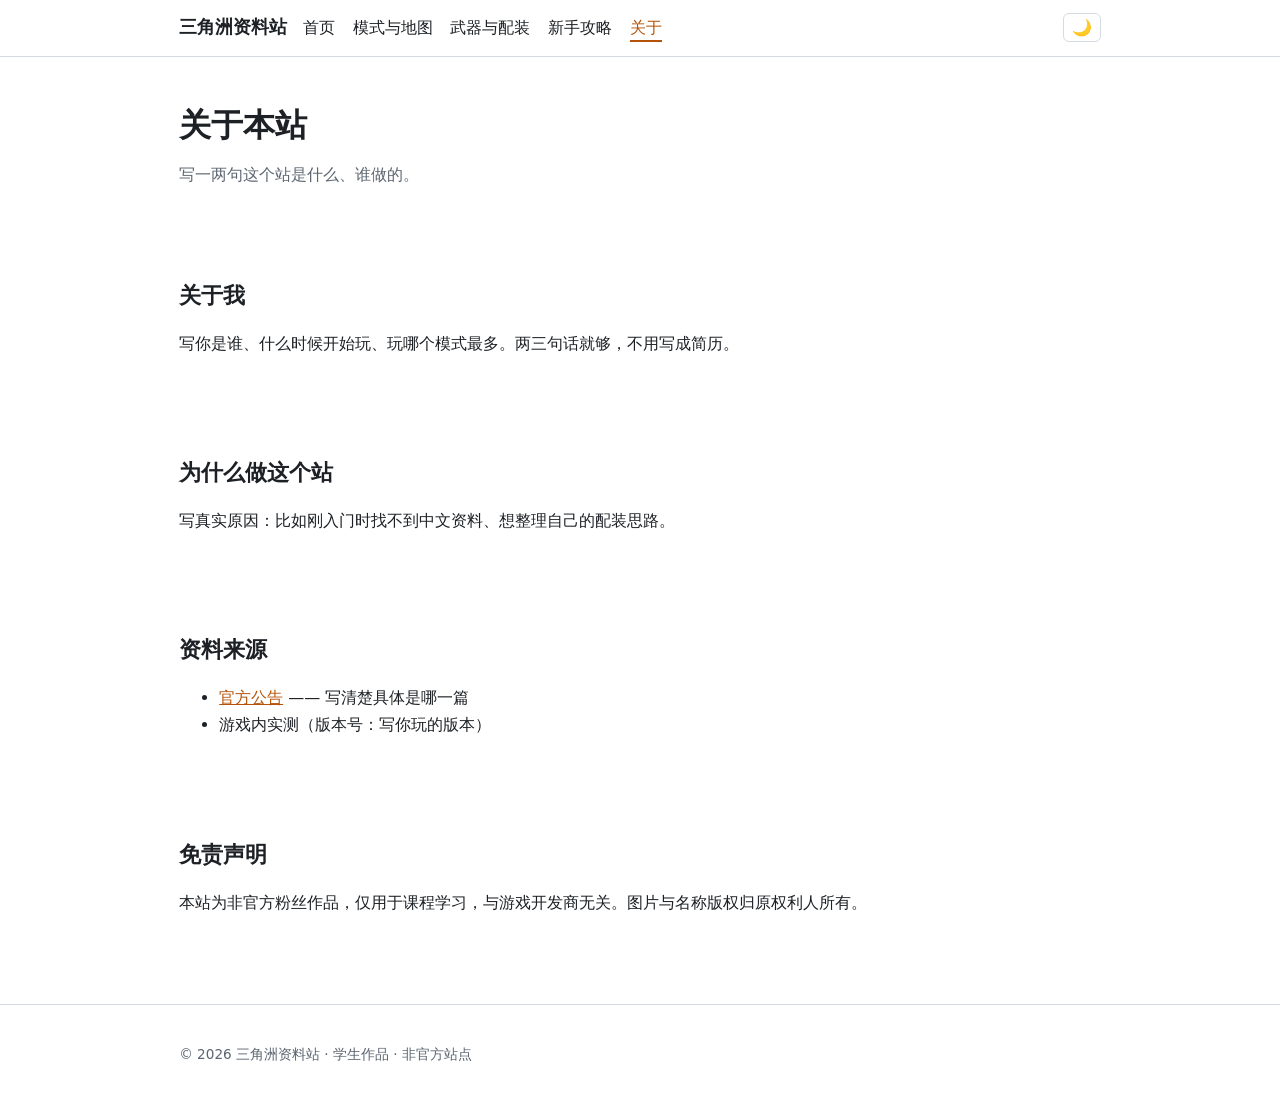
==== about.html @ 0898ec0c "搭建五页框架：共用导航、语义化结构、样式与脚本骨架" ====
<!DOCTYPE html>
<html lang="zh-CN">
<head>
  <meta charset="UTF-8">
  <meta name="viewport" content="width=device-width, initial-scale=1.0">
  <meta name="description" content="这里写一句话描述本页。">
  <title>关于 · 三角洲资料站</title>
  <link rel="stylesheet" href="css/style.css">
</head>
<body>

  <a class="skip-link" href="#main">跳到主要内容</a>

  <header class="site-header">
    <div class="container header-inner">
      <a class="logo" href="index.html">三角洲资料站</a>

      <button class="menu-toggle" id="menuToggle" aria-expanded="false" aria-controls="site-nav" aria-label="打开菜单">
        ☰
      </button>

      <nav id="site-nav" class="site-nav" aria-label="主导航">
        <ul>
          <li><a href="index.html">首页</a></li>
          <li><a href="modes.html">模式与地图</a></li>
          <li><a href="loadout.html">武器与配装</a></li>
          <li><a href="guide.html">新手攻略</a></li>
          <li><a href="about.html" aria-current="page">关于</a></li>
        </ul>
      </nav>

      <button class="theme-toggle" id="themeToggle" aria-label="切换深色模式">🌙</button>
    </div>
  </header>

  <main id="main">

    <section class="hero">
      <div class="container">
        <h1>关于本站</h1>
        <p>写一两句这个站是什么、谁做的。</p>
      </div>
    </section>

    <section class="section">
      <div class="container">
        <h2>关于我</h2>
        <p>写你是谁、什么时候开始玩、玩哪个模式最多。两三句话就够，不用写成简历。</p>
      </div>
    </section>

    <section class="section">
      <div class="container">
        <h2>为什么做这个站</h2>
        <p>写真实原因：比如刚入门时找不到中文资料、想整理自己的配装思路。</p>
      </div>
    </section>

    <!-- 资料来源：老师一般会看这个，别写"百度百科"了事 -->
    <section class="section">
      <div class="container">
        <h2>资料来源</h2>
        <ul class="sources">
          <li><a href="#">官方公告</a> —— 写清楚具体是哪一篇</li>
          <li>游戏内实测（版本号：写你玩的版本）</li>
        </ul>
      </div>
    </section>

    <section class="section">
      <div class="container">
        <h2>免责声明</h2>
        <p>本站为非官方粉丝作品，仅用于课程学习，与游戏开发商无关。图片与名称版权归原权利人所有。</p>
      </div>
    </section>

  </main>

  <footer class="site-footer">
    <div class="container">
      <p>© 2026 三角洲资料站 · 学生作品 · 非官方站点</p>
    </div>
  </footer>

  <script src="js/main.js"></script>
</body>
</html>
---- css/style.css ----
/* ===================================================
   三角洲资料站 · 样式框架
   说明：这里只搭好"布局"，颜值部分（颜色、圆角、
   阴影、字体）留给你自己调。带 TODO 的地方是作业。
   =================================================== */

/* ---------- 1. 配色：改这里整站变色 ---------- */
:root {
  --bg: #ffffff;          /* 页面背景 */
  --surface: #f4f6f8;     /* 卡片背景 */
  --text: #1d2125;        /* 正文颜色 */
  --muted: #5b6570;       /* 次要文字 */
  --primary: #b45309;     /* 主色（深色模式下会换一个亮一点的） */
  --border: #d6dbe1;      /* 边框 */
}

body.dark {
  --bg: #14171a;
  --surface: #1e2227;
  --text: #e6e8ea;
  --muted: #9aa4ae;
  --primary: #f0a04b;
  --border: #343a41;
}

/* ---------- 2. 基础重置 ---------- */
* { box-sizing: border-box; }

body {
  margin: 0;
  font-family: system-ui, -apple-system, "Microsoft YaHei", sans-serif;
  line-height: 1.7;
  background: var(--bg);
  color: var(--text);
}

img { max-width: 100%; height: auto; display: block; }

a { color: var(--primary); }

/* TODO：键盘操作时的焦点框，别用 outline: none 直接删掉 */
:focus-visible {
  outline: 2px solid var(--primary);
  outline-offset: 2px;
}

/* ---------- 3. 版心：内容不铺满屏幕 ---------- */
.container {
  max-width: 960px;
  margin: 0 auto;
  padding: 0 1.2rem;
}

.section { padding: 2.5rem 0; }

/* ---------- 4. 跳过导航链接：Tab 第一下就能看到 ---------- */
.skip-link {
  position: absolute;
  left: -9999px;
  top: 0;
  background: var(--primary);
  color: #fff;
  padding: 0.5rem 1rem;
  z-index: 100;
}

.skip-link:focus {
  left: 1rem;
  top: 1rem;
}

/* ---------- 5. 头部与导航 ---------- */
.site-header {
  position: sticky;
  top: 0;
  background: var(--bg);
  border-bottom: 1px solid var(--border);
  z-index: 10;
}

.header-inner {
  display: flex;
  align-items: center;
  gap: 1rem;
  padding-top: 0.8rem;
  padding-bottom: 0.8rem;
}

.logo {
  font-weight: 700;
  font-size: 1.1rem;
  color: var(--text);
  text-decoration: none;
}

.site-nav ul {
  display: flex;
  gap: 1.1rem;
  list-style: none;
  margin: 0;
  padding: 0;
}

.site-nav a {
  color: var(--text);
  text-decoration: none;
  padding: 0.2rem 0;
}

/* 当前页高亮：靠 aria-current 属性选，不用另加类名 */
.site-nav a[aria-current="page"] {
  color: var(--primary);
  border-bottom: 2px solid var(--primary);
}

/* TODO：鼠标悬停时的效果（参考 :hover） */

.theme-toggle {
  margin-left: auto;
  background: none;
  border: 1px solid var(--border);
  border-radius: 6px;
  padding: 0.25rem 0.5rem;
  font-size: 1rem;
  cursor: pointer;
}

/* 手机端的菜单按钮，桌面端隐藏 */
.menu-toggle {
  display: none;
  background: none;
  border: 1px solid var(--border);
  border-radius: 6px;
  font-size: 1.1rem;
  padding: 0.2rem 0.55rem;
  cursor: pointer;
}

/* ---------- 6. 首屏与卡片 ---------- */
.hero {
  padding: 3rem 0 2rem;
}

h1 {
  font-size: 2rem;
  line-height: 1.25;
  margin: 0 0 0.5rem;
}

h2 {
  font-size: 1.4rem;
  margin: 0 0 1rem;
}

.hero p {
  color: var(--muted);
  max-width: 34rem;
}

.btn {
  display: inline-block;
  margin-top: 1rem;
  padding: 0.6rem 1.1rem;
  background: var(--primary);
  color: #fff;
  text-decoration: none;
  border-radius: 6px;
}

/* TODO：悬停时让按钮稍微变暗，比如 filter: brightness(0.9) */

.cards {
  display: grid;
  grid-template-columns: repeat(3, 1fr);
  gap: 1rem;
}

.card {
  background: var(--surface);
  border: 1px solid var(--border);
  border-radius: 10px;
  padding: 1.2rem;
}

.card h3 { margin: 0 0 0.4rem; }

.card p {
  color: var(--muted);
  margin: 0 0 0.6rem;
}

/* TODO：卡片悬停时轻微上浮或加阴影 */

/* ---------- 7. 表格 ---------- */
table {
  width: 100%;
  border-collapse: collapse;
  font-size: 0.95rem;
}

caption {
  text-align: left;
  color: var(--muted);
  font-size: 0.85rem;
  margin-bottom: 0.5rem;
}

th, td {
  border: 1px solid var(--border);
  padding: 0.55rem 0.7rem;
  text-align: left;
}

thead th { background: var(--surface); }

/* ---------- 8. 筛选按钮（交互区） ---------- */
.filters {
  display: flex;
  flex-wrap: wrap;
  gap: 0.5rem;
  margin-bottom: 0.8rem;
}

.filter-btn {
  padding: 0.4rem 0.9rem;
  border: 1px solid var(--border);
  background: var(--bg);
  color: var(--text);
  border-radius: 999px;
  cursor: pointer;
  font: inherit;
  font-size: 0.9rem;
}

.filter-btn[aria-pressed="true"] {
  background: var(--primary);
  border-color: var(--primary);
  color: #fff;
}

.filter-hint {
  color: var(--muted);
  font-size: 0.9rem;
  min-height: 1.4em;
}

/* ---------- 9. 攻略页列表 ---------- */
.steps { padding-left: 1.4rem; }

.steps li { margin-bottom: 1.2rem; }

.steps h3 { margin: 0 0 0.3rem; font-size: 1.05rem; }

.glossary dt { font-weight: 700; margin-top: 0.8rem; }

.glossary dd { margin: 0.2rem 0 0; color: var(--muted); }

.updates { padding-left: 1.2rem; }

/* ---------- 10. 页脚 ---------- */
.site-footer {
  border-top: 1px solid var(--border);
  margin-top: 2rem;
  padding: 1.5rem 0;
  color: var(--muted);
  font-size: 0.85rem;
}

/* ---------- 11. 响应式：窄屏时改布局 ---------- */
@media (max-width: 720px) {
  .cards {
    grid-template-columns: 1fr;   /* 三列变一列 */
  }

  h1 { font-size: 1.6rem; }

  /* 菜单按钮出现，导航默认收起，点开加 .open 才显示 */
  .menu-toggle { display: block; }

  .site-nav {
    display: none;
    width: 100%;
    order: 3;                     /* 换到按钮下方 */
  }

  .site-nav.open { display: block; }

  .site-nav ul {
    flex-direction: column;
    gap: 0.6rem;
    padding: 0.5rem 0;
  }

  .theme-toggle { margin-left: auto; }
}
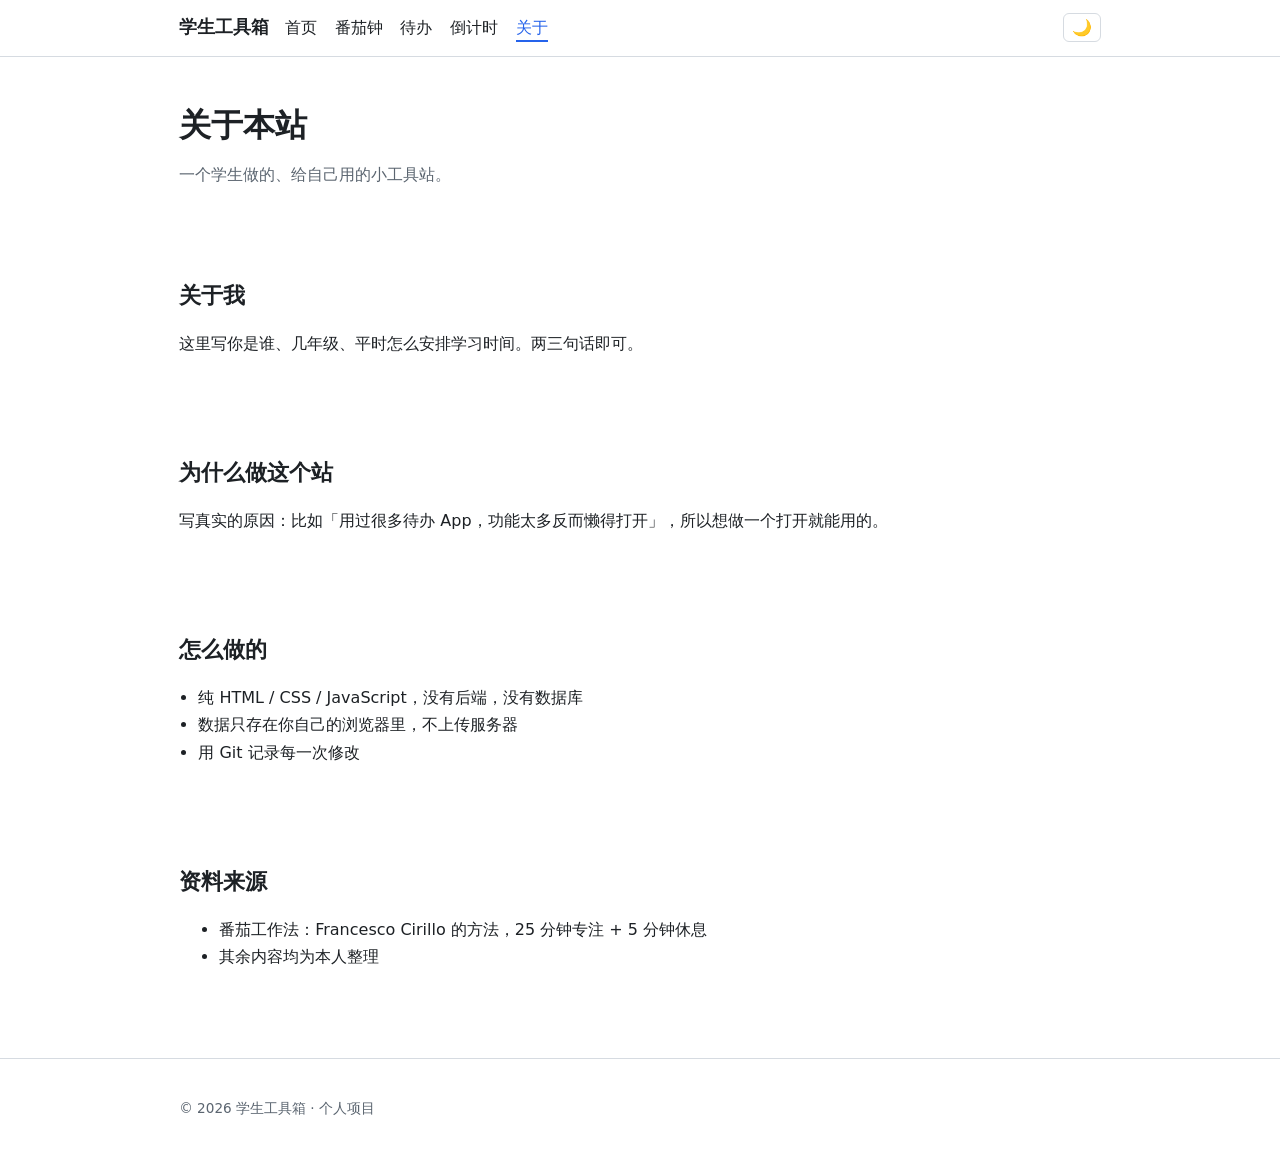
==== commit 66964b14: "调整主题：从游戏资料站改为学生工具箱，新增番茄钟/待办/倒计时页面" ====
--- a/about.html
+++ b/about.html
@@ -3,8 +3,8 @@
 <head>
   <meta charset="UTF-8">
   <meta name="viewport" content="width=device-width, initial-scale=1.0">
-  <meta name="description" content="这里写一句话描述本页。">
-  <title>关于 · 三角洲资料站</title>
+  <meta name="description" content="关于学生工具箱：为什么做、怎么做的、用了什么。">
+  <title>关于 · 学生工具箱</title>
   <link rel="stylesheet" href="css/style.css">
 </head>
 <body>
@@ -13,7 +13,7 @@
 
   <header class="site-header">
     <div class="container header-inner">
-      <a class="logo" href="index.html">三角洲资料站</a>
+      <a class="logo" href="index.html">学生工具箱</a>
 
       <button class="menu-toggle" id="menuToggle" aria-expanded="false" aria-controls="site-nav" aria-label="打开菜单">
         ☰
@@ -22,9 +22,9 @@
       <nav id="site-nav" class="site-nav" aria-label="主导航">
         <ul>
           <li><a href="index.html">首页</a></li>
-          <li><a href="modes.html">模式与地图</a></li>
-          <li><a href="loadout.html">武器与配装</a></li>
-          <li><a href="guide.html">新手攻略</a></li>
+          <li><a href="pomodoro.html">番茄钟</a></li>
+          <li><a href="todo.html">待办</a></li>
+          <li><a href="countdown.html">倒计时</a></li>
           <li><a href="about.html" aria-current="page">关于</a></li>
         </ul>
       </nav>
@@ -38,39 +38,42 @@
     <section class="hero">
       <div class="container">
         <h1>关于本站</h1>
-        <p>写一两句这个站是什么、谁做的。</p>
+        <p>一个学生做的、给自己用的小工具站。</p>
       </div>
     </section>
 
     <section class="section">
       <div class="container">
         <h2>关于我</h2>
-        <p>写你是谁、什么时候开始玩、玩哪个模式最多。两三句话就够，不用写成简历。</p>
+        <p>这里写你是谁、几年级、平时怎么安排学习时间。两三句话即可。</p>
       </div>
     </section>
 
     <section class="section">
       <div class="container">
         <h2>为什么做这个站</h2>
-        <p>写真实原因：比如刚入门时找不到中文资料、想整理自己的配装思路。</p>
+        <p>写真实的原因：比如「用过很多待办 App，功能太多反而懒得打开」，所以想做一个打开就能用的。</p>
       </div>
     </section>
 
-    <!-- 资料来源：老师一般会看这个，别写"百度百科"了事 -->
     <section class="section">
       <div class="container">
-        <h2>资料来源</h2>
-        <ul class="sources">
-          <li><a href="#">官方公告</a> —— 写清楚具体是哪一篇</li>
-          <li>游戏内实测（版本号：写你玩的版本）</li>
+        <h2>怎么做的</h2>
+        <ul class="updates">
+          <li>纯 HTML / CSS / JavaScript，没有后端，没有数据库</li>
+          <li>数据只存在你自己的浏览器里，不上传服务器</li>
+          <li>用 Git 记录每一次修改</li>
         </ul>
       </div>
     </section>
 
     <section class="section">
       <div class="container">
-        <h2>免责声明</h2>
-        <p>本站为非官方粉丝作品，仅用于课程学习，与游戏开发商无关。图片与名称版权归原权利人所有。</p>
+        <h2>资料来源</h2>
+        <ul class="sources">
+          <li>番茄工作法：Francesco Cirillo 的方法，25 分钟专注 + 5 分钟休息</li>
+          <li>其余内容均为本人整理</li>
+        </ul>
       </div>
     </section>
 
@@ -78,10 +81,10 @@
 
   <footer class="site-footer">
     <div class="container">
-      <p>© 2026 三角洲资料站 · 学生作品 · 非官方站点</p>
+      <p>© 2026 学生工具箱 · 个人项目</p>
     </div>
   </footer>
 
-  <script src="js/main.js"></script>
+  <script src="js/common.js"></script>
 </body>
 </html>
--- a/css/style.css
+++ b/css/style.css
@@ -1,17 +1,16 @@
 /* ===================================================
-   三角洲资料站 · 样式框架
-   说明：这里只搭好"布局"，颜值部分（颜色、圆角、
-   阴影、字体）留给你自己调。带 TODO 的地方是作业。
+   学生工具箱 · 样式框架
+   布局已经搭好，标了 TODO 的地方留给你自己调。
    =================================================== */
 
 /* ---------- 1. 配色：改这里整站变色 ---------- */
 :root {
-  --bg: #ffffff;          /* 页面背景 */
-  --surface: #f4f6f8;     /* 卡片背景 */
-  --text: #1d2125;        /* 正文颜色 */
-  --muted: #5b6570;       /* 次要文字 */
-  --primary: #b45309;     /* 主色（深色模式下会换一个亮一点的） */
-  --border: #d6dbe1;      /* 边框 */
+  --bg: #ffffff;
+  --surface: #f4f6f8;
+  --text: #1d2125;
+  --muted: #5b6570;
+  --primary: #2563eb;
+  --border: #d6dbe1;
 }
 
 body.dark {
@@ -19,11 +18,11 @@
   --surface: #1e2227;
   --text: #e6e8ea;
   --muted: #9aa4ae;
-  --primary: #f0a04b;
+  --primary: #60a5fa;
   --border: #343a41;
 }
 
-/* ---------- 2. 基础重置 ---------- */
+/* ---------- 2. 基础 ---------- */
 * { box-sizing: border-box; }
 
 body {
@@ -38,13 +37,25 @@
 
 a { color: var(--primary); }
 
-/* TODO：键盘操作时的焦点框，别用 outline: none 直接删掉 */
 :focus-visible {
   outline: 2px solid var(--primary);
   outline-offset: 2px;
 }
 
-/* ---------- 3. 版心：内容不铺满屏幕 ---------- */
+/* 只给读屏软件看的文字，视觉上隐藏 */
+.sr-only {
+  position: absolute;
+  width: 1px;
+  height: 1px;
+  padding: 0;
+  margin: -1px;
+  overflow: hidden;
+  clip: rect(0 0 0 0);
+  white-space: nowrap;
+  border: 0;
+}
+
+/* ---------- 3. 版心 ---------- */
 .container {
   max-width: 960px;
   margin: 0 auto;
@@ -53,7 +64,7 @@
 
 .section { padding: 2.5rem 0; }
 
-/* ---------- 4. 跳过导航链接：Tab 第一下就能看到 ---------- */
+/* ---------- 4. 跳过导航 ---------- */
 .skip-link {
   position: absolute;
   left: -9999px;
@@ -64,10 +75,7 @@
   z-index: 100;
 }
 
-.skip-link:focus {
-  left: 1rem;
-  top: 1rem;
-}
+.skip-link:focus { left: 1rem; top: 1rem; }
 
 /* ---------- 5. 头部与导航 ---------- */
 .site-header {
@@ -107,13 +115,12 @@
   padding: 0.2rem 0;
 }
 
-/* 当前页高亮：靠 aria-current 属性选，不用另加类名 */
 .site-nav a[aria-current="page"] {
   color: var(--primary);
   border-bottom: 2px solid var(--primary);
 }
 
-/* TODO：鼠标悬停时的效果（参考 :hover） */
+/* TODO：鼠标悬停效果 */
 
 .theme-toggle {
   margin-left: auto;
@@ -125,7 +132,6 @@
   cursor: pointer;
 }
 
-/* 手机端的菜单按钮，桌面端隐藏 */
 .menu-toggle {
   display: none;
   background: none;
@@ -136,10 +142,8 @@
   cursor: pointer;
 }
 
-/* ---------- 6. 首屏与卡片 ---------- */
-.hero {
-  padding: 3rem 0 2rem;
-}
+/* ---------- 6. 首屏 ---------- */
+.hero { padding: 3rem 0 2rem; }
 
 h1 {
   font-size: 2rem;
@@ -160,14 +164,23 @@
 .btn {
   display: inline-block;
   margin-top: 1rem;
-  padding: 0.6rem 1.1rem;
+  padding: 0.6rem 1.2rem;
   background: var(--primary);
   color: #fff;
+  border: 1px solid var(--primary);
+  border-radius: 8px;
   text-decoration: none;
-  border-radius: 6px;
-}
-
-/* TODO：悬停时让按钮稍微变暗，比如 filter: brightness(0.9) */
+  font: inherit;
+  cursor: pointer;
+}
+
+.btn-ghost {
+  background: transparent;
+  color: var(--text);
+  border-color: var(--border);
+}
+
+/* TODO：悬停时让按钮变暗一点 */
 
 .cards {
   display: grid;
@@ -189,75 +202,115 @@
   margin: 0 0 0.6rem;
 }
 
-/* TODO：卡片悬停时轻微上浮或加阴影 */
-
-/* ---------- 7. 表格 ---------- */
-table {
-  width: 100%;
-  border-collapse: collapse;
-  font-size: 0.95rem;
-}
-
-caption {
+/* ---------- 7. 工具区通用 ---------- */
+.tool {
+  max-width: 520px;
+  margin: 0 auto;
+  padding: 1rem 0 3rem;
+  text-align: center;
+}
+
+.tool-wide {
+  max-width: 640px;
   text-align: left;
+}
+
+.tool-phase {
   color: var(--muted);
   font-size: 0.85rem;
-  margin-bottom: 0.5rem;
-}
-
-th, td {
-  border: 1px solid var(--border);
-  padding: 0.55rem 0.7rem;
-  text-align: left;
-}
-
-thead th { background: var(--surface); }
-
-/* ---------- 8. 筛选按钮（交互区） ---------- */
-.filters {
-  display: flex;
+  letter-spacing: 0.15em;
+  margin: 0;
+}
+
+.tool-clock {
+  font-size: 5rem;
+  font-weight: 700;
+  font-variant-numeric: tabular-nums;  /* 数字等宽，跳动时不左右晃 */
+  letter-spacing: 0.02em;
+  margin: 0.2rem 0 1rem;
+  line-height: 1.1;
+}
+
+.tool-actions {
+  display: flex;
+  gap: 0.6rem;
+  justify-content: center;
   flex-wrap: wrap;
-  gap: 0.5rem;
-  margin-bottom: 0.8rem;
-}
-
-.filter-btn {
-  padding: 0.4rem 0.9rem;
-  border: 1px solid var(--border);
-  background: var(--bg);
-  color: var(--text);
-  border-radius: 999px;
-  cursor: pointer;
-  font: inherit;
-  font-size: 0.9rem;
-}
-
-.filter-btn[aria-pressed="true"] {
-  background: var(--primary);
-  border-color: var(--primary);
-  color: #fff;
-}
-
-.filter-hint {
+}
+
+.tool-tip {
   color: var(--muted);
   font-size: 0.9rem;
   min-height: 1.4em;
 }
 
-/* ---------- 9. 攻略页列表 ---------- */
-.steps { padding-left: 1.4rem; }
-
-.steps li { margin-bottom: 1.2rem; }
-
-.steps h3 { margin: 0 0 0.3rem; font-size: 1.05rem; }
-
-.glossary dt { font-weight: 700; margin-top: 0.8rem; }
-
-.glossary dd { margin: 0.2rem 0 0; color: var(--muted); }
-
-.updates { padding-left: 1.2rem; }
-
-/* ---------- 10. 页脚 ---------- */
+/* ---------- 8. 表单（待办、倒计时共用） ---------- */
+.tool-form {
+  display: flex;
+  flex-wrap: wrap;
+  align-items: center;
+  gap: 0.5rem;
+  margin-bottom: 1rem;
+}
+
+.tool-form input {
+  flex: 1;
+  min-width: 10rem;
+  padding: 0.6rem 0.8rem;
+  border: 1px solid var(--border);
+  border-radius: 8px;
+  background: var(--bg);
+  color: var(--text);
+  font: inherit;
+}
+
+.tool-form .btn { margin-top: 0; }
+
+.tool-form label {
+  font-size: 0.9rem;
+  font-weight: 600;
+}
+
+/* ---------- 9. 待办列表 ---------- */
+.todo-list {
+  list-style: none;
+  padding: 0;
+  margin: 0 0 1rem;
+}
+
+.todo-list li {
+  display: flex;
+  align-items: center;
+  gap: 0.6rem;
+  padding: 0.65rem 0.2rem;
+  border-bottom: 1px solid var(--border);
+}
+
+.todo-list li.done .todo-text {
+  text-decoration: line-through;
+  color: var(--muted);
+}
+
+.todo-list .todo-del {
+  margin-left: auto;
+  background: none;
+  border: none;
+  color: var(--muted);
+  cursor: pointer;
+  font-size: 1rem;
+  padding: 0.2rem 0.4rem;
+}
+
+/* TODO：删除按钮悬停变红 */
+
+/* ---------- 10. 倒计时结果 ---------- */
+.cd-result {
+  font-size: 2rem;
+  font-weight: 700;
+  margin: 1.5rem 0 0;
+}
+
+/* ---------- 11. 页脚 ---------- */
 .site-footer {
   border-top: 1px solid var(--border);
   margin-top: 2rem;
@@ -266,21 +319,22 @@
   font-size: 0.85rem;
 }
 
-/* ---------- 11. 响应式：窄屏时改布局 ---------- */
+.updates { padding-left: 1.2rem; }
+
+/* ---------- 12. 响应式 ---------- */
 @media (max-width: 720px) {
-  .cards {
-    grid-template-columns: 1fr;   /* 三列变一列 */
-  }
+  .cards { grid-template-columns: 1fr; }
 
   h1 { font-size: 1.6rem; }
 
-  /* 菜单按钮出现，导航默认收起，点开加 .open 才显示 */
+  .tool-clock { font-size: 3.4rem; }
+
   .menu-toggle { display: block; }
 
   .site-nav {
     display: none;
     width: 100%;
-    order: 3;                     /* 换到按钮下方 */
+    order: 3;
   }
 
   .site-nav.open { display: block; }
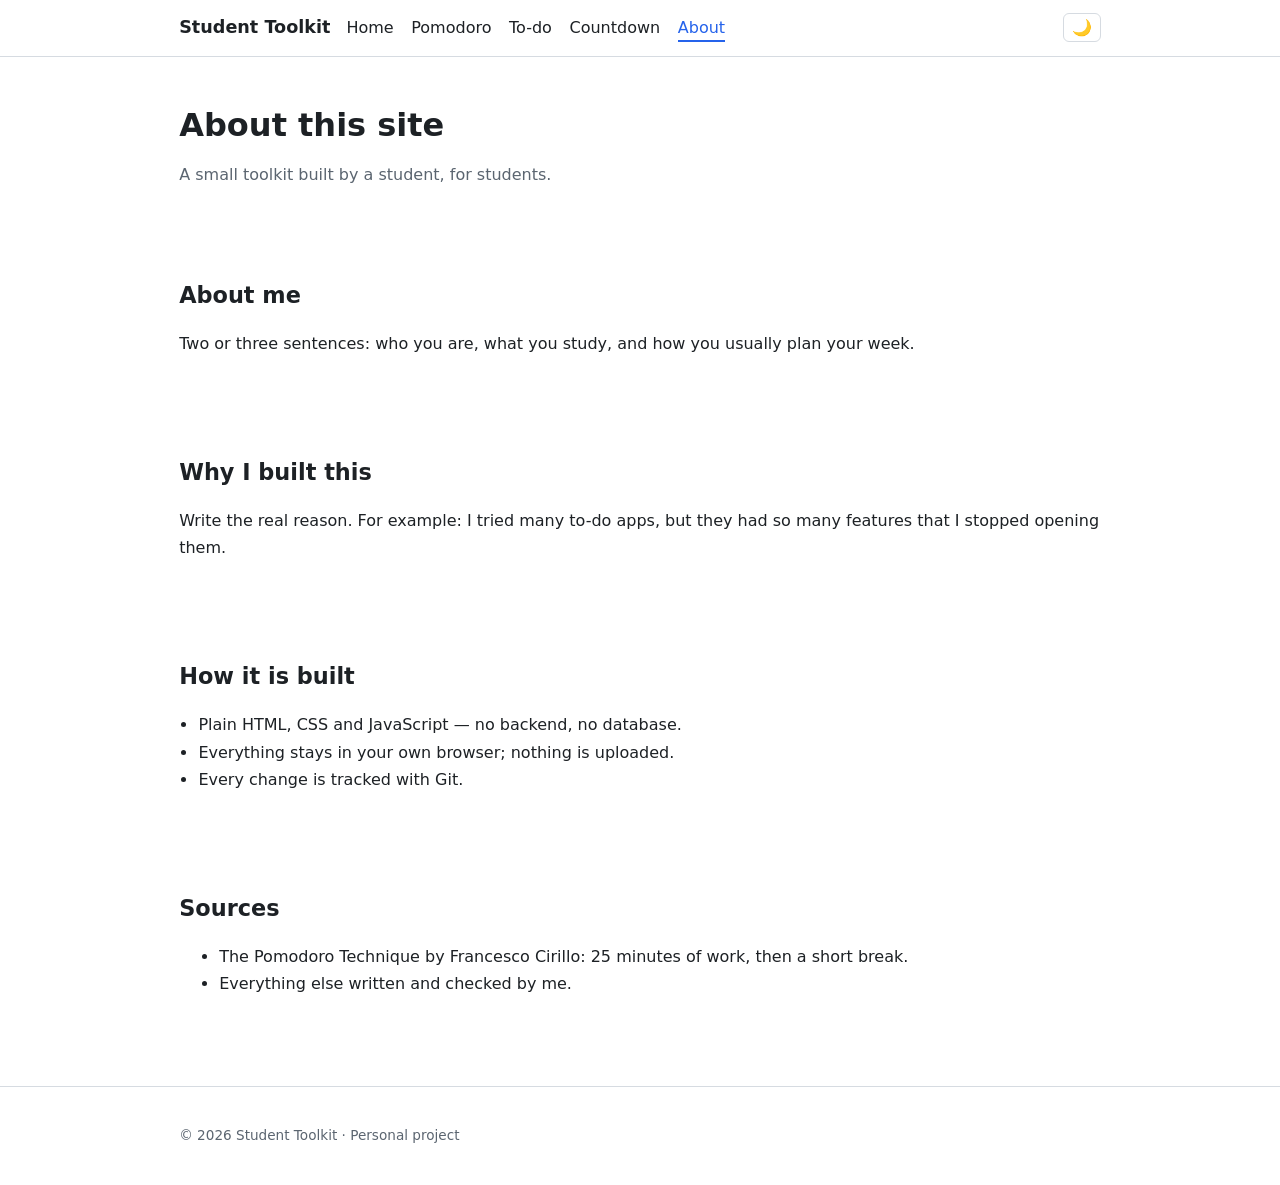
==== commit 9fb409d8: "Translate the whole site into English" ====
--- a/about.html
+++ b/about.html
@@ -1,35 +1,35 @@
 <!DOCTYPE html>
-<html lang="zh-CN">
+<html lang="en">
 <head>
   <meta charset="UTF-8">
   <meta name="viewport" content="width=device-width, initial-scale=1.0">
-  <meta name="description" content="关于学生工具箱：为什么做、怎么做的、用了什么。">
-  <title>关于 · 学生工具箱</title>
+  <meta name="description" content="About Student Toolkit: who made it, why, and how it is built.">
+  <title>About · Student Toolkit</title>
   <link rel="stylesheet" href="css/style.css">
 </head>
 <body>
 
-  <a class="skip-link" href="#main">跳到主要内容</a>
+  <a class="skip-link" href="#main">Skip to main content</a>
 
   <header class="site-header">
     <div class="container header-inner">
-      <a class="logo" href="index.html">学生工具箱</a>
+      <a class="logo" href="index.html">Student Toolkit</a>
 
-      <button class="menu-toggle" id="menuToggle" aria-expanded="false" aria-controls="site-nav" aria-label="打开菜单">
+      <button class="menu-toggle" id="menuToggle" aria-expanded="false" aria-controls="site-nav" aria-label="Open menu">
         ☰
       </button>
 
-      <nav id="site-nav" class="site-nav" aria-label="主导航">
+      <nav id="site-nav" class="site-nav" aria-label="Main navigation">
         <ul>
-          <li><a href="index.html">首页</a></li>
-          <li><a href="pomodoro.html">番茄钟</a></li>
-          <li><a href="todo.html">待办</a></li>
-          <li><a href="countdown.html">倒计时</a></li>
-          <li><a href="about.html" aria-current="page">关于</a></li>
+          <li><a href="index.html">Home</a></li>
+          <li><a href="pomodoro.html">Pomodoro</a></li>
+          <li><a href="todo.html">To-do</a></li>
+          <li><a href="countdown.html">Countdown</a></li>
+          <li><a href="about.html" aria-current="page">About</a></li>
         </ul>
       </nav>
 
-      <button class="theme-toggle" id="themeToggle" aria-label="切换深色模式">🌙</button>
+      <button class="theme-toggle" id="themeToggle" aria-label="Toggle dark mode">🌙</button>
     </div>
   </header>
 
@@ -37,42 +37,42 @@
 
     <section class="hero">
       <div class="container">
-        <h1>关于本站</h1>
-        <p>一个学生做的、给自己用的小工具站。</p>
+        <h1>About this site</h1>
+        <p>A small toolkit built by a student, for students.</p>
       </div>
     </section>
 
     <section class="section">
       <div class="container">
-        <h2>关于我</h2>
-        <p>这里写你是谁、几年级、平时怎么安排学习时间。两三句话即可。</p>
+        <h2>About me</h2>
+        <p>Two or three sentences: who you are, what you study, and how you usually plan your week.</p>
       </div>
     </section>
 
     <section class="section">
       <div class="container">
-        <h2>为什么做这个站</h2>
-        <p>写真实的原因：比如「用过很多待办 App，功能太多反而懒得打开」，所以想做一个打开就能用的。</p>
+        <h2>Why I built this</h2>
+        <p>Write the real reason. For example: I tried many to-do apps, but they had so many features that I stopped opening them.</p>
       </div>
     </section>
 
     <section class="section">
       <div class="container">
-        <h2>怎么做的</h2>
+        <h2>How it is built</h2>
         <ul class="updates">
-          <li>纯 HTML / CSS / JavaScript，没有后端，没有数据库</li>
-          <li>数据只存在你自己的浏览器里，不上传服务器</li>
-          <li>用 Git 记录每一次修改</li>
+          <li>Plain HTML, CSS and JavaScript — no backend, no database.</li>
+          <li>Everything stays in your own browser; nothing is uploaded.</li>
+          <li>Every change is tracked with Git.</li>
         </ul>
       </div>
     </section>
 
     <section class="section">
       <div class="container">
-        <h2>资料来源</h2>
+        <h2>Sources</h2>
         <ul class="sources">
-          <li>番茄工作法：Francesco Cirillo 的方法，25 分钟专注 + 5 分钟休息</li>
-          <li>其余内容均为本人整理</li>
+          <li>The Pomodoro Technique by Francesco Cirillo: 25 minutes of work, then a short break.</li>
+          <li>Everything else written and checked by me.</li>
         </ul>
       </div>
     </section>
@@ -81,7 +81,7 @@
 
   <footer class="site-footer">
     <div class="container">
-      <p>© 2026 学生工具箱 · 个人项目</p>
+      <p>© 2026 Student Toolkit · Personal project</p>
     </div>
   </footer>
 
--- a/css/style.css
+++ b/css/style.css
@@ -1,9 +1,9 @@
 /* ===================================================
-   学生工具箱 · 样式框架
-   布局已经搭好，标了 TODO 的地方留给你自己调。
+   Student Toolkit — stylesheet
+   The layout is done. Anything marked TODO is yours to write.
    =================================================== */
 
-/* ---------- 1. 配色：改这里整站变色 ---------- */
+/* ---------- 1. Colours: change these to re-theme the site ---------- */
 :root {
   --bg: #ffffff;
   --surface: #f4f6f8;
@@ -13,6 +13,7 @@
   --border: #d6dbe1;
 }
 
+/* Adding .dark to <body> overrides the variables above */
 body.dark {
   --bg: #14171a;
   --surface: #1e2227;
@@ -22,12 +23,12 @@
   --border: #343a41;
 }
 
-/* ---------- 2. 基础 ---------- */
+/* ---------- 2. Base ---------- */
 * { box-sizing: border-box; }
 
 body {
   margin: 0;
-  font-family: system-ui, -apple-system, "Microsoft YaHei", sans-serif;
+  font-family: system-ui, -apple-system, "Segoe UI", sans-serif;
   line-height: 1.7;
   background: var(--bg);
   color: var(--text);
@@ -42,7 +43,7 @@
   outline-offset: 2px;
 }
 
-/* 只给读屏软件看的文字，视觉上隐藏 */
+/* Visually hidden, still read by screen readers */
 .sr-only {
   position: absolute;
   width: 1px;
@@ -55,7 +56,7 @@
   border: 0;
 }
 
-/* ---------- 3. 版心 ---------- */
+/* ---------- 3. Layout wrapper ---------- */
 .container {
   max-width: 960px;
   margin: 0 auto;
@@ -64,7 +65,7 @@
 
 .section { padding: 2.5rem 0; }
 
-/* ---------- 4. 跳过导航 ---------- */
+/* ---------- 4. Skip link ---------- */
 .skip-link {
   position: absolute;
   left: -9999px;
@@ -77,7 +78,7 @@
 
 .skip-link:focus { left: 1rem; top: 1rem; }
 
-/* ---------- 5. 头部与导航 ---------- */
+/* ---------- 5. Header and navigation ---------- */
 .site-header {
   position: sticky;
   top: 0;
@@ -120,7 +121,7 @@
   border-bottom: 2px solid var(--primary);
 }
 
-/* TODO：鼠标悬停效果 */
+/* TODO: hover state for nav links */
 
 .theme-toggle {
   margin-left: auto;
@@ -142,7 +143,7 @@
   cursor: pointer;
 }
 
-/* ---------- 6. 首屏 ---------- */
+/* ---------- 6. Hero ---------- */
 .hero { padding: 3rem 0 2rem; }
 
 h1 {
@@ -180,7 +181,7 @@
   border-color: var(--border);
 }
 
-/* TODO：悬停时让按钮变暗一点 */
+/* TODO: make buttons darken slightly on hover */
 
 .cards {
   display: grid;
@@ -202,7 +203,7 @@
   margin: 0 0 0.6rem;
 }
 
-/* ---------- 7. 工具区通用 ---------- */
+/* ---------- 7. Tool area ---------- */
 .tool {
   max-width: 520px;
   margin: 0 auto;
@@ -219,13 +220,14 @@
   color: var(--muted);
   font-size: 0.85rem;
   letter-spacing: 0.15em;
+  text-transform: uppercase;
   margin: 0;
 }
 
 .tool-clock {
   font-size: 5rem;
   font-weight: 700;
-  font-variant-numeric: tabular-nums;  /* 数字等宽，跳动时不左右晃 */
+  font-variant-numeric: tabular-nums;  /* equal-width digits, so it does not jitter */
   letter-spacing: 0.02em;
   margin: 0.2rem 0 1rem;
   line-height: 1.1;
@@ -244,7 +246,7 @@
   min-height: 1.4em;
 }
 
-/* ---------- 8. 表单（待办、倒计时共用） ---------- */
+/* ---------- 8. Forms (to-do and countdown) ---------- */
 .tool-form {
   display: flex;
   flex-wrap: wrap;
@@ -271,7 +273,7 @@
   font-weight: 600;
 }
 
-/* ---------- 9. 待办列表 ---------- */
+/* ---------- 9. To-do list ---------- */
 .todo-list {
   list-style: none;
   padding: 0;
@@ -301,16 +303,16 @@
   padding: 0.2rem 0.4rem;
 }
 
-/* TODO：删除按钮悬停变红 */
-
-/* ---------- 10. 倒计时结果 ---------- */
+/* TODO: make the delete button turn red on hover */
+
+/* ---------- 10. Countdown result ---------- */
 .cd-result {
   font-size: 2rem;
   font-weight: 700;
   margin: 1.5rem 0 0;
 }
 
-/* ---------- 11. 页脚 ---------- */
+/* ---------- 11. Footer ---------- */
 .site-footer {
   border-top: 1px solid var(--border);
   margin-top: 2rem;
@@ -321,7 +323,7 @@
 
 .updates { padding-left: 1.2rem; }
 
-/* ---------- 12. 响应式 ---------- */
+/* ---------- 12. Responsive ---------- */
 @media (max-width: 720px) {
   .cards { grid-template-columns: 1fr; }
 
@@ -329,6 +331,7 @@
 
   .tool-clock { font-size: 3.4rem; }
 
+  /* Menu button appears; the nav is hidden until it has .open */
   .menu-toggle { display: block; }
 
   .site-nav {
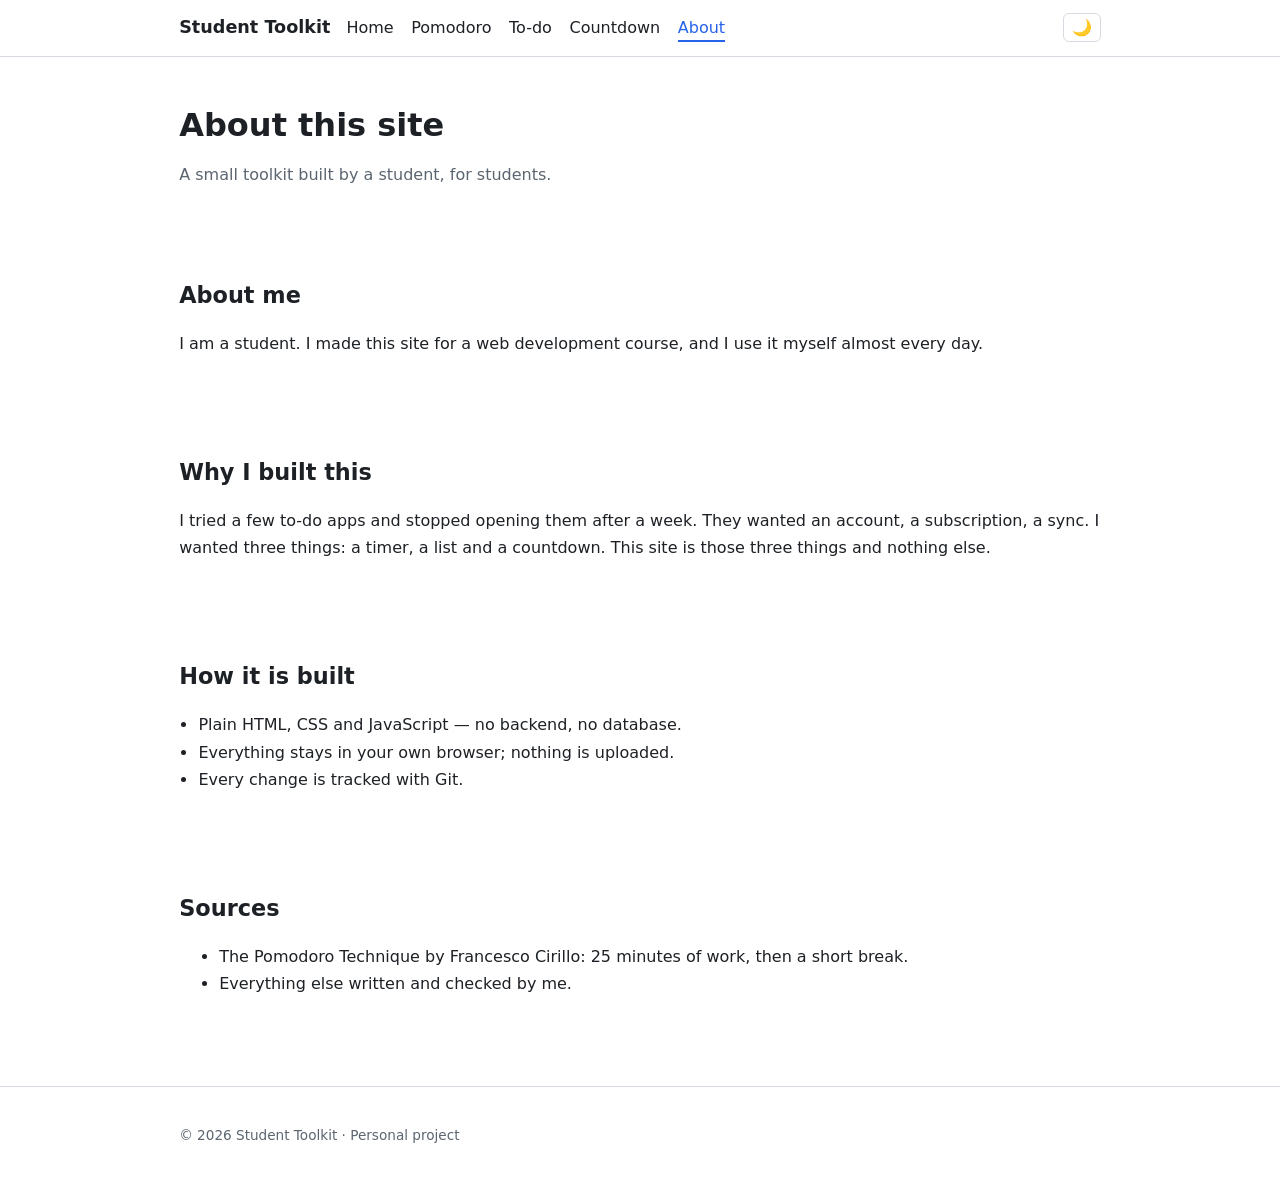
==== commit cd635e71: "Finish the site: real copy, hover states, favicon and README" ====
--- a/about.html
+++ b/about.html
@@ -6,6 +6,7 @@
   <meta name="description" content="About Student Toolkit: who made it, why, and how it is built.">
   <title>About · Student Toolkit</title>
   <link rel="stylesheet" href="css/style.css">
+  <link rel="icon" href="images/favicon.svg" type="image/svg+xml">
 </head>
 <body>
 
@@ -45,14 +46,14 @@
     <section class="section">
       <div class="container">
         <h2>About me</h2>
-        <p>Two or three sentences: who you are, what you study, and how you usually plan your week.</p>
+        <p>I am a student. I made this site for a web development course, and I use it myself almost every day.</p>
       </div>
     </section>
 
     <section class="section">
       <div class="container">
         <h2>Why I built this</h2>
-        <p>Write the real reason. For example: I tried many to-do apps, but they had so many features that I stopped opening them.</p>
+        <p>I tried a few to-do apps and stopped opening them after a week. They wanted an account, a subscription, a sync. I wanted three things: a timer, a list and a countdown. This site is those three things and nothing else.</p>
       </div>
     </section>
 
--- a/css/style.css
+++ b/css/style.css
@@ -1,6 +1,6 @@
 /* ===================================================
    Student Toolkit — stylesheet
-   The layout is done. Anything marked TODO is yours to write.
+   Layout first, colour second. Every colour is a variable in :root.
    =================================================== */
 
 /* ---------- 1. Colours: change these to re-theme the site ---------- */
@@ -121,7 +121,7 @@
   border-bottom: 2px solid var(--primary);
 }
 
-/* TODO: hover state for nav links */
+.site-nav a:hover { color: var(--primary); }
 
 .theme-toggle {
   margin-left: auto;
@@ -181,7 +181,7 @@
   border-color: var(--border);
 }
 
-/* TODO: make buttons darken slightly on hover */
+.btn:hover { filter: brightness(0.92); }
 
 .cards {
   display: grid;
@@ -303,7 +303,7 @@
   padding: 0.2rem 0.4rem;
 }
 
-/* TODO: make the delete button turn red on hover */
+.todo-list .todo-del:hover { color: #d93025; }
 
 /* ---------- 10. Countdown result ---------- */
 .cd-result {
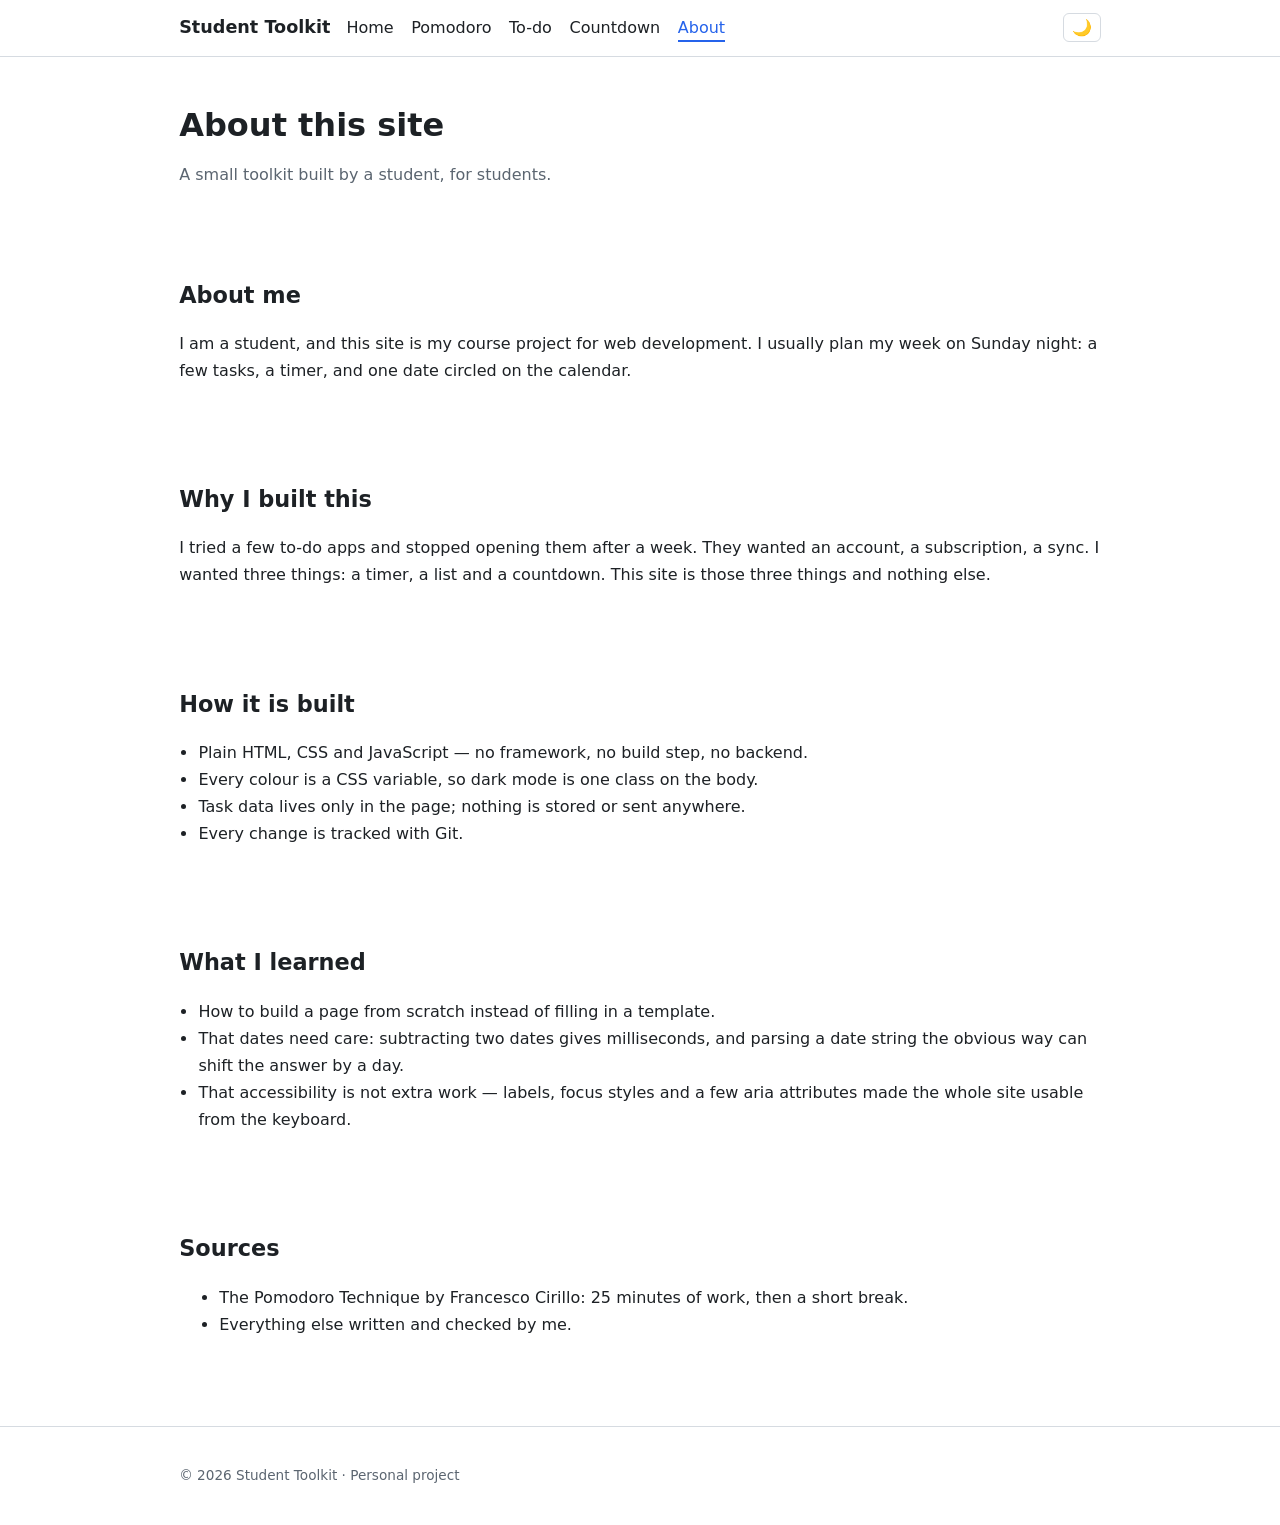
==== commit 43f7aa58: "Write a fuller About page, including what I learned" ====
--- a/about.html
+++ b/about.html
@@ -46,7 +46,7 @@
     <section class="section">
       <div class="container">
         <h2>About me</h2>
-        <p>I am a student. I made this site for a web development course, and I use it myself almost every day.</p>
+        <p>I am a student, and this site is my course project for web development. I usually plan my week on Sunday night: a few tasks, a timer, and one date circled on the calendar.</p>
       </div>
     </section>
 
@@ -61,9 +61,21 @@
       <div class="container">
         <h2>How it is built</h2>
         <ul class="updates">
-          <li>Plain HTML, CSS and JavaScript — no backend, no database.</li>
-          <li>Everything stays in your own browser; nothing is uploaded.</li>
+          <li>Plain HTML, CSS and JavaScript — no framework, no build step, no backend.</li>
+          <li>Every colour is a CSS variable, so dark mode is one class on the body.</li>
+          <li>Task data lives only in the page; nothing is stored or sent anywhere.</li>
           <li>Every change is tracked with Git.</li>
+        </ul>
+      </div>
+    </section>
+
+    <section class="section">
+      <div class="container">
+        <h2>What I learned</h2>
+        <ul class="updates">
+          <li>How to build a page from scratch instead of filling in a template.</li>
+          <li>That dates need care: subtracting two dates gives milliseconds, and parsing a date string the obvious way can shift the answer by a day.</li>
+          <li>That accessibility is not extra work — labels, focus styles and a few aria attributes made the whole site usable from the keyboard.</li>
         </ul>
       </div>
     </section>
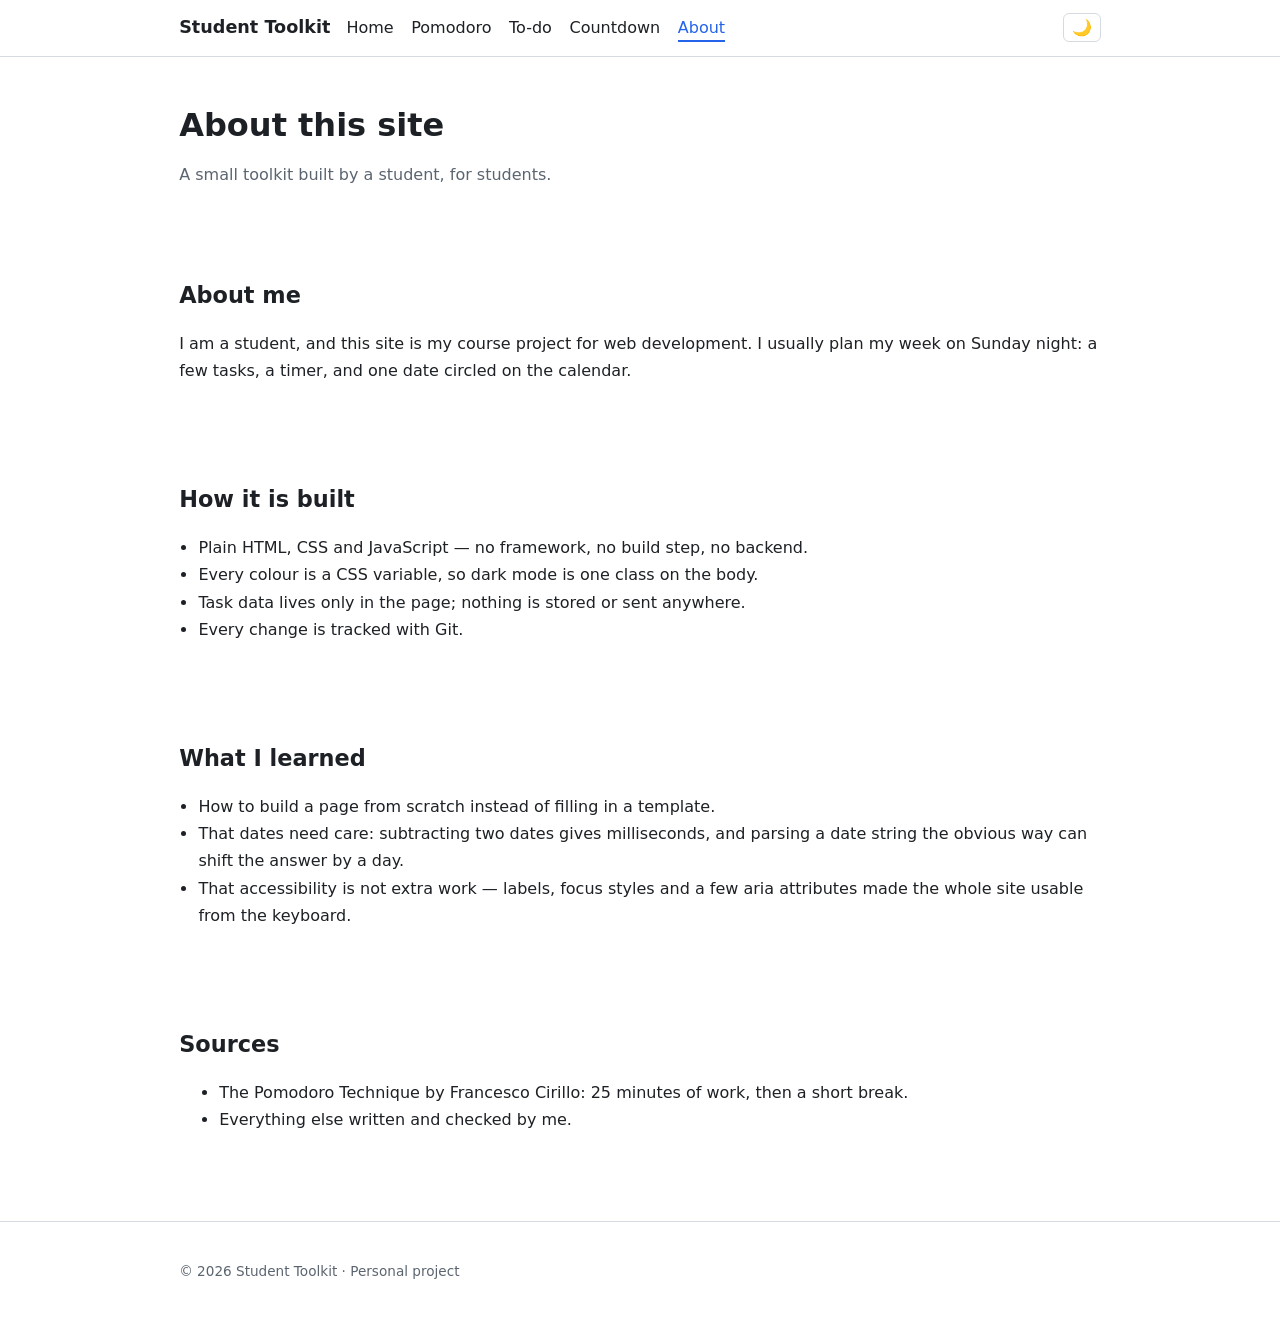
==== commit 7b186f82: "Remove the Why I built this section from the About page" ====
--- a/about.html
+++ b/about.html
@@ -52,13 +52,6 @@
 
     <section class="section">
       <div class="container">
-        <h2>Why I built this</h2>
-        <p>I tried a few to-do apps and stopped opening them after a week. They wanted an account, a subscription, a sync. I wanted three things: a timer, a list and a countdown. This site is those three things and nothing else.</p>
-      </div>
-    </section>
-
-    <section class="section">
-      <div class="container">
         <h2>How it is built</h2>
         <ul class="updates">
           <li>Plain HTML, CSS and JavaScript — no framework, no build step, no backend.</li>
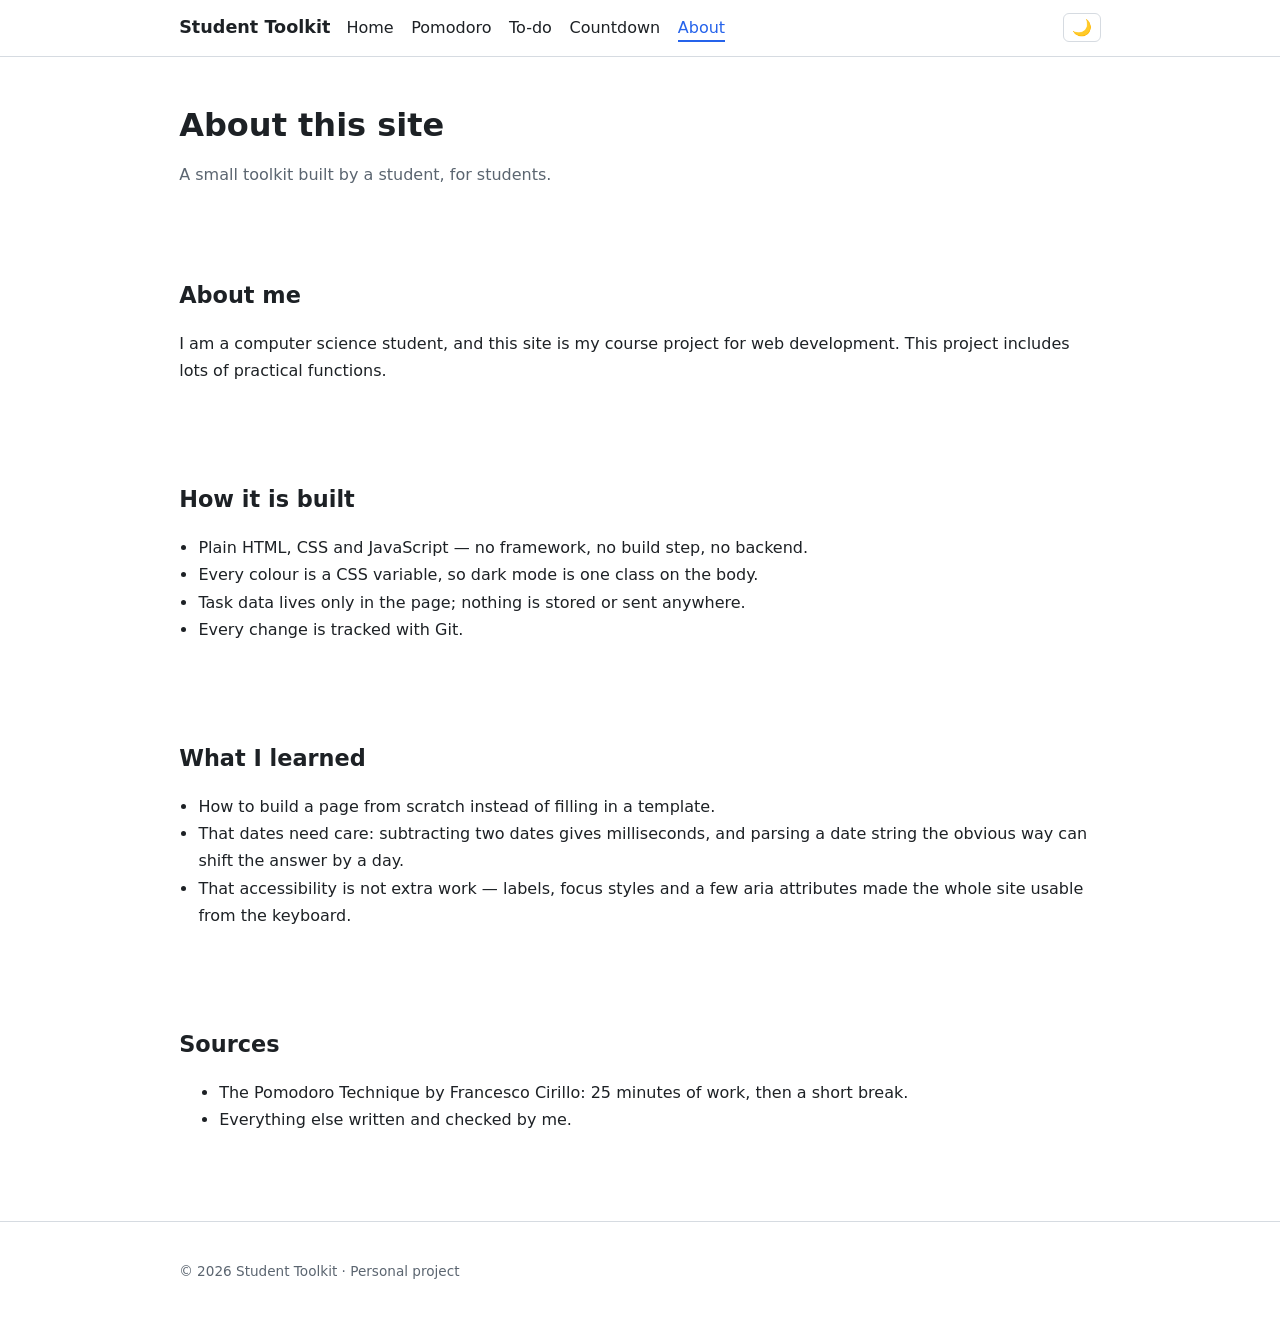
==== commit 2d50e941: "Update the About me paragraph with my own introduction" ====
--- a/about.html
+++ b/about.html
@@ -46,7 +46,7 @@
     <section class="section">
       <div class="container">
         <h2>About me</h2>
-        <p>I am a student, and this site is my course project for web development. I usually plan my week on Sunday night: a few tasks, a timer, and one date circled on the calendar.</p>
+        <p>I am a  computer science student, and this site is my course project for web development. This project includes lots of practical functions.</p>
       </div>
     </section>
 
